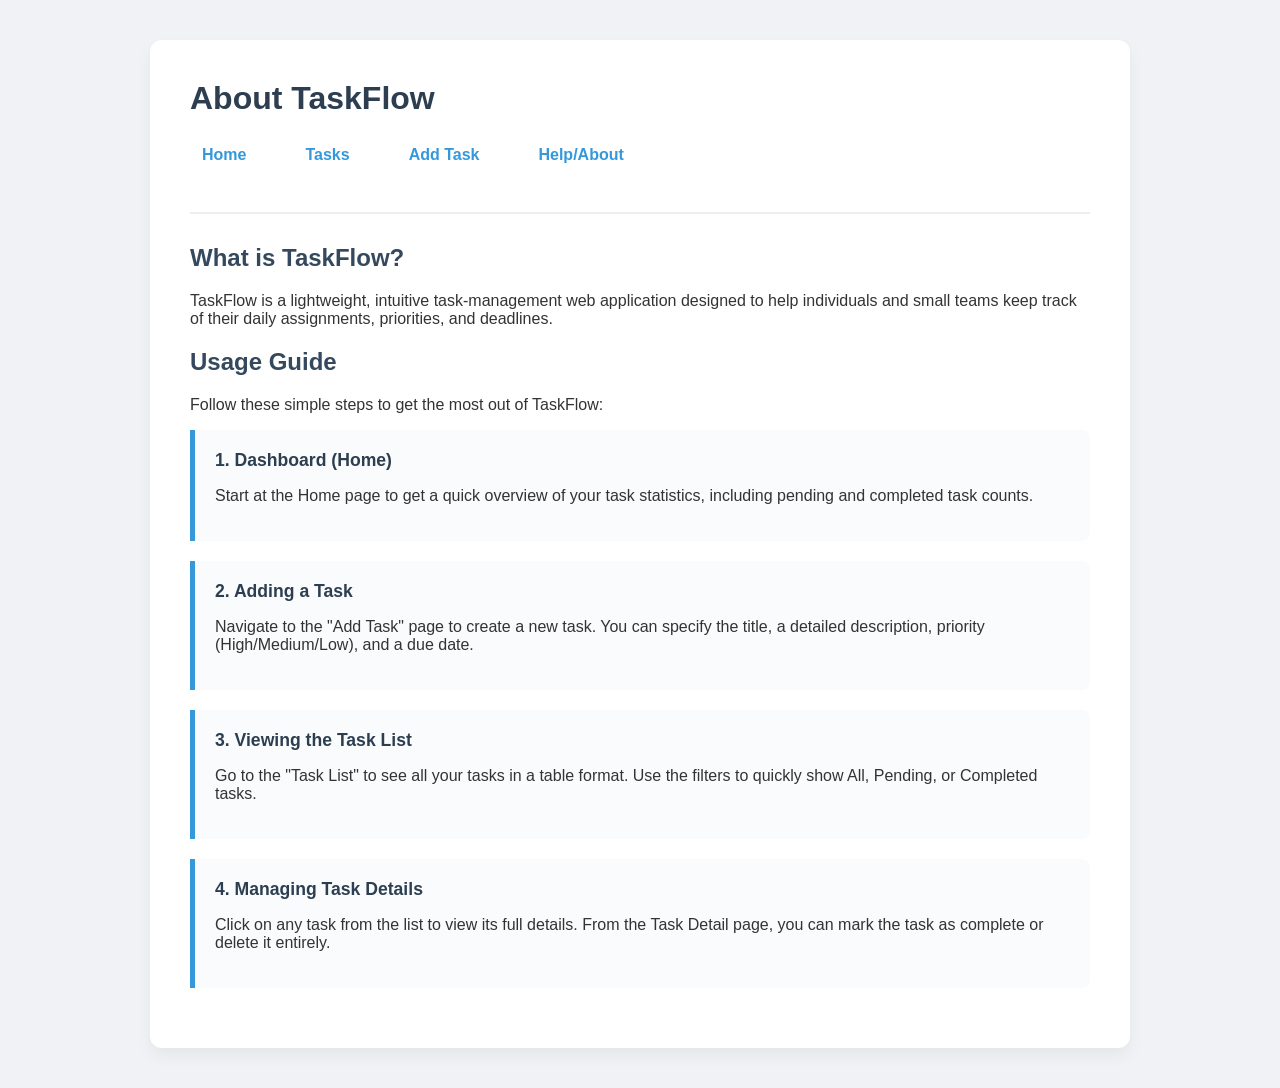
==== about.html @ 27b1f1a3 "made task details page" ====
<!DOCTYPE html>
<html lang="en">
<head>
    <meta charset="UTF-8">
    <meta name="viewport" content="width=device-width, initial-scale=1.0">
    <title>TaskFlow - About & Help</title>
    <script>
        // Dynamically load the CSS to ensure it loads on deployment (bypassing cache if necessary)
        document.addEventListener("DOMContentLoaded", () => {
            const link = document.createElement('link');
            link.rel = 'stylesheet';
            // Use absolute or relative path that works robustly
            link.href = 'style.css?v=' + new Date().getTime();
            document.head.appendChild(link);
        });
    </script>
    <style>
        /* Basic fallback styles in case external CSS fails */
        body { font-family: Arial, sans-serif; margin: 0; padding: 20px; background-color: #f4f7f6; color: #333; }
        .container { max-width: 800px; margin: auto; background: white; padding: 30px; border-radius: 8px; box-shadow: 0 4px 8px rgba(0,0,0,0.1); }
        h1, h2 { color: #2c3e50; }
        nav { margin-bottom: 20px; }
        nav a { margin-right: 15px; text-decoration: none; color: #3498db; font-weight: bold; }
        nav a:hover { text-decoration: underline; }
        .guide-step { margin-bottom: 15px; padding: 15px; background: #e8f4f8; border-left: 4px solid #3498db; }
    </style>
</head>
<body>
    <div class="container">
        <header>
            <h1>About TaskFlow</h1>
            <nav>
                <a href="index.html">Home</a>
                <a href="task-list.html">Tasks</a>
                <a href="add-task.html">Add Task</a>
                <a href="about.html">Help/About</a>
            </nav>
        </header>

        <main>
            <section>
                <h2>What is TaskFlow?</h2>
                <p>TaskFlow is a lightweight, intuitive task-management web application designed to help individuals and small teams keep track of their daily assignments, priorities, and deadlines.</p>
            </section>

            <section>
                <h2>Usage Guide</h2>
                <p>Follow these simple steps to get the most out of TaskFlow:</p>

                <div class="guide-step">
                    <strong>1. Dashboard (Home)</strong>
                    <p>Start at the Home page to get a quick overview of your task statistics, including pending and completed task counts.</p>
                </div>

                <div class="guide-step">
                    <strong>2. Adding a Task</strong>
                    <p>Navigate to the "Add Task" page to create a new task. You can specify the title, a detailed description, priority (High/Medium/Low), and a due date.</p>
                </div>

                <div class="guide-step">
                    <strong>3. Viewing the Task List</strong>
                    <p>Go to the "Task List" to see all your tasks in a table format. Use the filters to quickly show All, Pending, or Completed tasks.</p>
                </div>

                <div class="guide-step">
                    <strong>4. Managing Task Details</strong>
                    <p>Click on any task from the list to view its full details. From the Task Detail page, you can mark the task as complete or delete it entirely.</p>
                </div>
            </section>
        </main>
    </div>
</body>
</html>
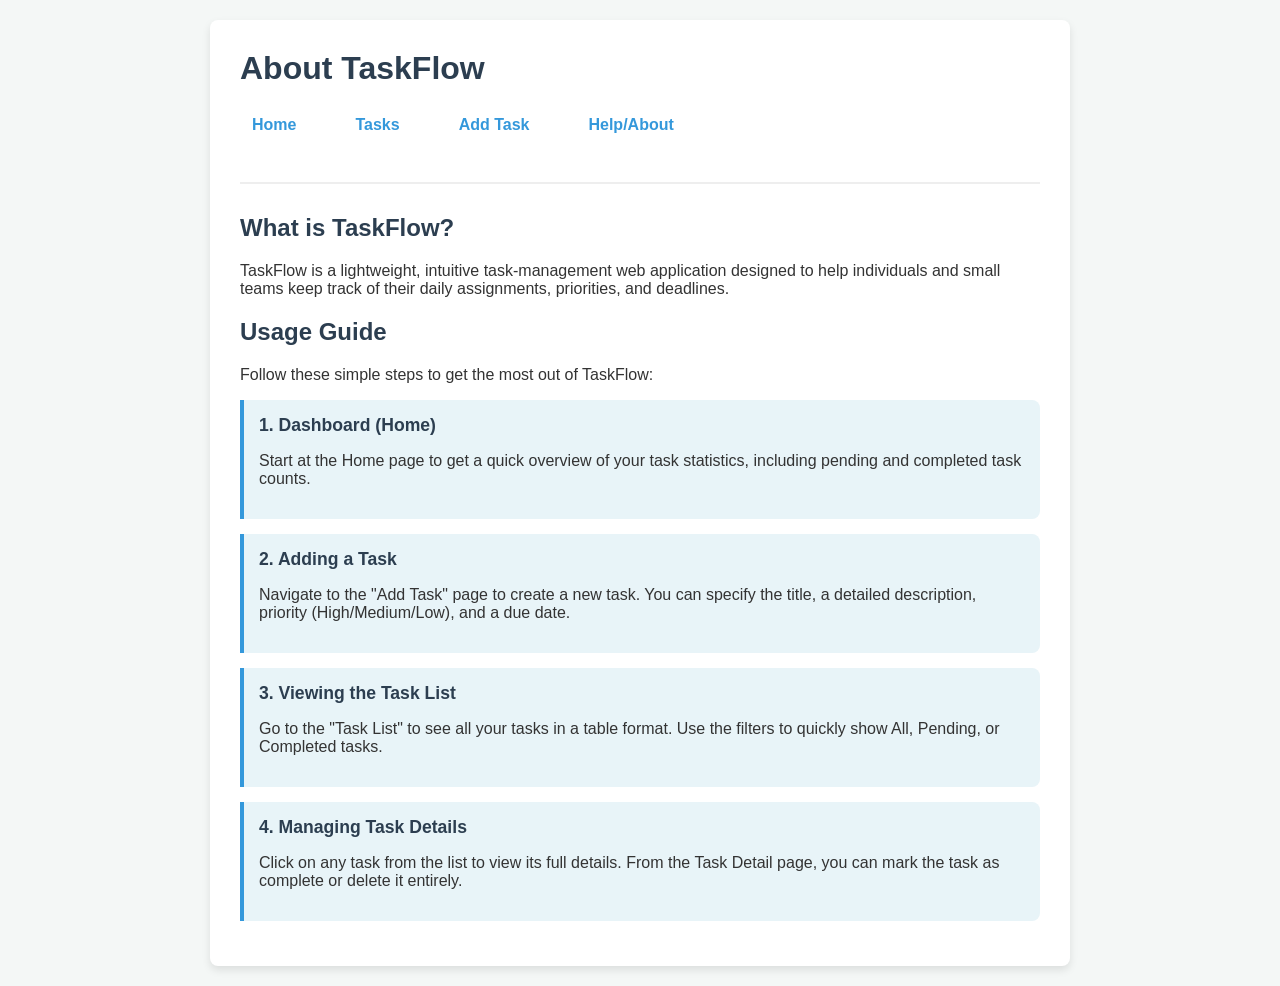
==== commit 4ce4bfb0: "fix" ====
--- a/about.html
+++ b/about.html
@@ -4,16 +4,7 @@
     <meta charset="UTF-8">
     <meta name="viewport" content="width=device-width, initial-scale=1.0">
     <title>TaskFlow - About & Help</title>
-    <script>
-        // Dynamically load the CSS to ensure it loads on deployment (bypassing cache if necessary)
-        document.addEventListener("DOMContentLoaded", () => {
-            const link = document.createElement('link');
-            link.rel = 'stylesheet';
-            // Use absolute or relative path that works robustly
-            link.href = 'style.css?v=' + new Date().getTime();
-            document.head.appendChild(link);
-        });
-    </script>
+    <link rel="stylesheet" href="style.css?v=1.0">
     <style>
         /* Basic fallback styles in case external CSS fails */
         body { font-family: Arial, sans-serif; margin: 0; padding: 20px; background-color: #f4f7f6; color: #333; }
--- a/style.css
+++ b/style.css
@@ -0,0 +1,159 @@
+/* Main Stylesheet for TaskFlow */
+body {
+    font-family: 'Segoe UI', Tahoma, Geneva, Verdana, sans-serif;
+    margin: 0;
+    padding: 0;
+    background-color: #f0f2f5;
+    color: #333;
+}
+
+.container {
+    max-width: 900px;
+    margin: 40px auto;
+    background: white;
+    padding: 40px;
+    border-radius: 12px;
+    box-shadow: 0 8px 16px rgba(0,0,0,0.05);
+}
+
+header {
+    border-bottom: 2px solid #eee;
+    padding-bottom: 20px;
+    margin-bottom: 30px;
+}
+
+h1 {
+    color: #2c3e50;
+    margin-top: 0;
+}
+
+h2 {
+    color: #34495e;
+}
+
+nav {
+    margin-bottom: 20px;
+    display: flex;
+    gap: 20px;
+}
+
+nav a {
+    text-decoration: none;
+    color: #3498db;
+    font-weight: 600;
+    padding: 8px 12px;
+    border-radius: 6px;
+    transition: background 0.2s, color 0.2s;
+}
+
+nav a:hover {
+    background: #e8f4f8;
+    color: #2980b9;
+}
+
+.guide-step {
+    margin-bottom: 20px;
+    padding: 20px;
+    background: #f9fbfd;
+    border-left: 5px solid #3498db;
+    border-radius: 0 8px 8px 0;
+}
+
+.guide-step strong {
+    font-size: 1.1em;
+    color: #2c3e50;
+}
+
+.task-card {
+    background: #fff;
+    border: 1px solid #eaeaea;
+    padding: 30px;
+    border-radius: 8px;
+    box-shadow: 0 2px 4px rgba(0,0,0,0.02);
+}
+
+.task-meta {
+    display: flex;
+    gap: 25px;
+    margin: 20px 0;
+    color: #666;
+    background: #fdfdfd;
+    padding: 15px;
+    border-radius: 6px;
+    border: 1px solid #f0f0f0;
+}
+
+.task-meta span {
+    font-weight: 600;
+}
+
+.task-meta span span {
+    font-weight: normal;
+}
+
+.priority-high { color: #e74c3c !important; font-weight: bold !important; }
+.priority-medium { color: #f39c12 !important; font-weight: bold !important; }
+.priority-low { color: #27ae60 !important; font-weight: bold !important; }
+
+.status-pending { color: #f39c12 !important; font-weight: bold !important; }
+.status-completed { color: #27ae60 !important; font-weight: bold !important; }
+
+.task-description {
+    line-height: 1.6;
+    color: #444;
+}
+
+.actions {
+    margin-top: 40px;
+    display: flex;
+    gap: 15px;
+}
+
+button {
+    padding: 12px 24px;
+    border: none;
+    border-radius: 6px;
+    cursor: pointer;
+    font-weight: 600;
+    font-size: 15px;
+    transition: all 0.2s;
+}
+
+.btn-complete {
+    background-color: #2ecc71;
+    color: white;
+}
+
+.btn-complete:hover {
+    background-color: #27ae60;
+    transform: translateY(-1px);
+}
+
+.btn-delete {
+    background-color: #e74c3c;
+    color: white;
+}
+
+.btn-delete:hover {
+    background-color: #c0392b;
+    transform: translateY(-1px);
+}
+
+.btn-back {
+    background-color: #95a5a6;
+    color: white;
+    text-decoration: none;
+    display: inline-flex;
+    align-items: center;
+    justify-content: center;
+    padding: 12px 24px;
+    border-radius: 6px;
+    font-weight: 600;
+    font-size: 15px;
+    transition: all 0.2s;
+}
+
+.btn-back:hover {
+    background-color: #7f8c8d;
+    transform: translateY(-1px);
+}
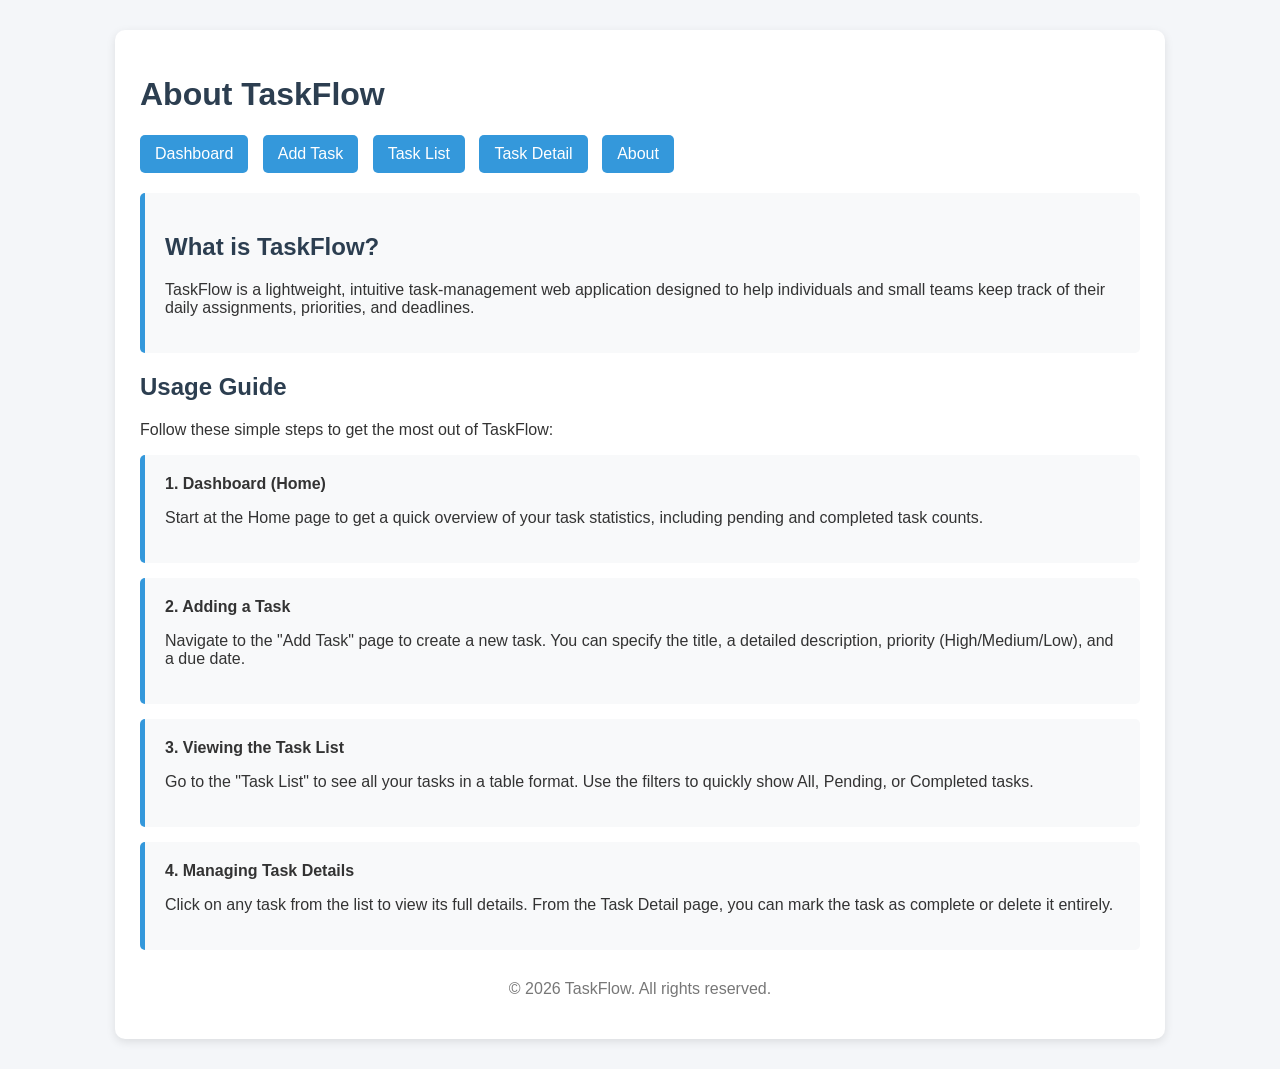
==== commit 9b784346: "fix: applied standard container wrapper, navigation layout, and proper css linking to all pages" ====
--- a/about.html
+++ b/about.html
@@ -5,31 +5,22 @@
     <meta name="viewport" content="width=device-width, initial-scale=1.0">
     <title>TaskFlow - About & Help</title>
     <link rel="stylesheet" href="style.css?v=1.0">
-    <style>
-        /* Basic fallback styles in case external CSS fails */
-        body { font-family: Arial, sans-serif; margin: 0; padding: 20px; background-color: #f4f7f6; color: #333; }
-        .container { max-width: 800px; margin: auto; background: white; padding: 30px; border-radius: 8px; box-shadow: 0 4px 8px rgba(0,0,0,0.1); }
-        h1, h2 { color: #2c3e50; }
-        nav { margin-bottom: 20px; }
-        nav a { margin-right: 15px; text-decoration: none; color: #3498db; font-weight: bold; }
-        nav a:hover { text-decoration: underline; }
-        .guide-step { margin-bottom: 15px; padding: 15px; background: #e8f4f8; border-left: 4px solid #3498db; }
-    </style>
 </head>
 <body>
     <div class="container">
         <header>
             <h1>About TaskFlow</h1>
             <nav>
-                <a href="index.html">Home</a>
-                <a href="task-list.html">Tasks</a>
+                <a href="index.html">Dashboard</a>
                 <a href="add-task.html">Add Task</a>
-                <a href="about.html">Help/About</a>
+                <a href="task-list.html">Task List</a>
+                <a href="task-detail.html">Task Detail</a>
+                <a href="about.html">About</a>
             </nav>
         </header>
 
         <main>
-            <section>
+            <section class="about-box">
                 <h2>What is TaskFlow?</h2>
                 <p>TaskFlow is a lightweight, intuitive task-management web application designed to help individuals and small teams keep track of their daily assignments, priorities, and deadlines.</p>
             </section>
@@ -38,27 +29,31 @@
                 <h2>Usage Guide</h2>
                 <p>Follow these simple steps to get the most out of TaskFlow:</p>
 
-                <div class="guide-step">
+                <div class="about-box" style="margin-bottom: 15px;">
                     <strong>1. Dashboard (Home)</strong>
                     <p>Start at the Home page to get a quick overview of your task statistics, including pending and completed task counts.</p>
                 </div>
 
-                <div class="guide-step">
+                <div class="about-box" style="margin-bottom: 15px;">
                     <strong>2. Adding a Task</strong>
                     <p>Navigate to the "Add Task" page to create a new task. You can specify the title, a detailed description, priority (High/Medium/Low), and a due date.</p>
                 </div>
 
-                <div class="guide-step">
+                <div class="about-box" style="margin-bottom: 15px;">
                     <strong>3. Viewing the Task List</strong>
                     <p>Go to the "Task List" to see all your tasks in a table format. Use the filters to quickly show All, Pending, or Completed tasks.</p>
                 </div>
 
-                <div class="guide-step">
+                <div class="about-box" style="margin-bottom: 15px;">
                     <strong>4. Managing Task Details</strong>
                     <p>Click on any task from the list to view its full details. From the Task Detail page, you can mark the task as complete or delete it entirely.</p>
                 </div>
             </section>
         </main>
+        
+        <footer>
+            <p>&copy; 2026 TaskFlow. All rights reserved.</p>
+        </footer>
     </div>
 </body>
 </html>
--- a/style.css
+++ b/style.css
@@ -1,159 +1,186 @@
-/* Main Stylesheet for TaskFlow */
+/* TaskFlow Shared Stylesheet */
+
 body {
-    font-family: 'Segoe UI', Tahoma, Geneva, Verdana, sans-serif;
-    margin: 0;
-    padding: 0;
-    background-color: #f0f2f5;
-    color: #333;
+font-family: 'Segoe UI', Tahoma, Geneva, Verdana, sans-serif;
+margin: 0;
+padding: 0;
+background-color: #f4f6f9;
+color: #333;
 }
 
 .container {
-    max-width: 900px;
-    margin: 40px auto;
-    background: white;
-    padding: 40px;
-    border-radius: 12px;
-    box-shadow: 0 8px 16px rgba(0,0,0,0.05);
+max-width: 1000px;
+margin: 30px auto;
+padding: 25px;
+background: white;
+border-radius: 10px;
+box-shadow: 0 3px 10px rgba(0,0,0,0.1);
 }
 
-header {
-    border-bottom: 2px solid #eee;
-    padding-bottom: 20px;
-    margin-bottom: 30px;
+h1, h2, h3 {
+color: #2c3e50;
 }
 
-h1 {
-    color: #2c3e50;
-    margin-top: 0;
-}
-
-h2 {
-    color: #34495e;
-}
-
+/* Navigation */
 nav {
-    margin-bottom: 20px;
-    display: flex;
-    gap: 20px;
+margin: 20px 0;
 }
 
 nav a {
-    text-decoration: none;
-    color: #3498db;
-    font-weight: 600;
-    padding: 8px 12px;
-    border-radius: 6px;
-    transition: background 0.2s, color 0.2s;
+display: inline-block;
+text-decoration: none;
+color: white;
+background-color: #3498db;
+padding: 10px 15px;
+margin-right: 10px;
+border-radius: 5px;
+font-weight: 500;
 }
 
 nav a:hover {
-    background: #e8f4f8;
-    color: #2980b9;
+background-color: #2980b9;
 }
 
-.guide-step {
-    margin-bottom: 20px;
-    padding: 20px;
-    background: #f9fbfd;
-    border-left: 5px solid #3498db;
-    border-radius: 0 8px 8px 0;
+/* Dashboard Cards */
+.dashboard {
+display: flex;
+gap: 20px;
+flex-wrap: wrap;
+margin-top: 20px;
 }
 
-.guide-step strong {
-    font-size: 1.1em;
-    color: #2c3e50;
+.card {
+flex: 1;
+min-width: 180px;
+background: #ecf0f1;
+padding: 20px;
+border-radius: 8px;
+text-align: center;
 }
 
+.card h3 {
+margin: 0;
+}
+
+.card p {
+font-size: 24px;
+font-weight: bold;
+}
+
+/* Forms */
+form {
+margin-top: 20px;
+}
+
+label {
+font-weight: 600;
+}
+
+input,
+textarea,
+select {
+width: 100%;
+padding: 10px;
+margin-top: 5px;
+margin-bottom: 15px;
+border: 1px solid #ccc;
+border-radius: 5px;
+box-sizing: border-box;
+}
+
+button {
+background-color: #27ae60;
+color: white;
+border: none;
+padding: 10px 18px;
+border-radius: 5px;
+cursor: pointer;
+font-size: 14px;
+}
+
+button:hover {
+background-color: #219150;
+}
+
+/* Task List Table */
+table {
+width: 100%;
+border-collapse: collapse;
+margin-top: 20px;
+background: white;
+}
+
+table, th, td {
+border: 1px solid #ddd;
+}
+
+th {
+background-color: #3498db;
+color: white;
+}
+
+th, td {
+padding: 12px;
+text-align: left;
+}
+
+/* Filter Buttons */
+.filters {
+margin: 15px 0;
+}
+
+.filters button {
+margin-right: 10px;
+}
+
+/* Task Detail Page */
 .task-card {
-    background: #fff;
-    border: 1px solid #eaeaea;
-    padding: 30px;
-    border-radius: 8px;
-    box-shadow: 0 2px 4px rgba(0,0,0,0.02);
+background: #fafafa;
+padding: 20px;
+border: 1px solid #ddd;
+border-radius: 8px;
 }
 
 .task-meta {
-    display: flex;
-    gap: 25px;
-    margin: 20px 0;
-    color: #666;
-    background: #fdfdfd;
-    padding: 15px;
-    border-radius: 6px;
-    border: 1px solid #f0f0f0;
+margin: 15px 0;
 }
 
-.task-meta span {
-    font-weight: 600;
+.priority-high {
+color: #e74c3c;
+font-weight: bold;
 }
 
-.task-meta span span {
-    font-weight: normal;
+.priority-medium {
+color: #f39c12;
+font-weight: bold;
 }
 
-.priority-high { color: #e74c3c !important; font-weight: bold !important; }
-.priority-medium { color: #f39c12 !important; font-weight: bold !important; }
-.priority-low { color: #27ae60 !important; font-weight: bold !important; }
-
-.status-pending { color: #f39c12 !important; font-weight: bold !important; }
-.status-completed { color: #27ae60 !important; font-weight: bold !important; }
-
-.task-description {
-    line-height: 1.6;
-    color: #444;
+.priority-low {
+color: #27ae60;
+font-weight: bold;
 }
 
-.actions {
-    margin-top: 40px;
-    display: flex;
-    gap: 15px;
+.status-pending {
+color: #f39c12;
+font-weight: bold;
 }
 
-button {
-    padding: 12px 24px;
-    border: none;
-    border-radius: 6px;
-    cursor: pointer;
-    font-weight: 600;
-    font-size: 15px;
-    transition: all 0.2s;
+.status-completed {
+color: #27ae60;
+font-weight: bold;
 }
 
-.btn-complete {
-    background-color: #2ecc71;
-    color: white;
+/* About Page */
+.about-box {
+background: #f8f9fa;
+padding: 20px;
+border-left: 5px solid #3498db;
+border-radius: 5px;
 }
 
-.btn-complete:hover {
-    background-color: #27ae60;
-    transform: translateY(-1px);
+/* Footer */
+footer {
+margin-top: 30px;
+text-align: center;
+color: #777;
 }
-
-.btn-delete {
-    background-color: #e74c3c;
-    color: white;
-}
-
-.btn-delete:hover {
-    background-color: #c0392b;
-    transform: translateY(-1px);
-}
-
-.btn-back {
-    background-color: #95a5a6;
-    color: white;
-    text-decoration: none;
-    display: inline-flex;
-    align-items: center;
-    justify-content: center;
-    padding: 12px 24px;
-    border-radius: 6px;
-    font-weight: 600;
-    font-size: 15px;
-    transition: all 0.2s;
-}
-
-.btn-back:hover {
-    background-color: #7f8c8d;
-    transform: translateY(-1px);
-}
